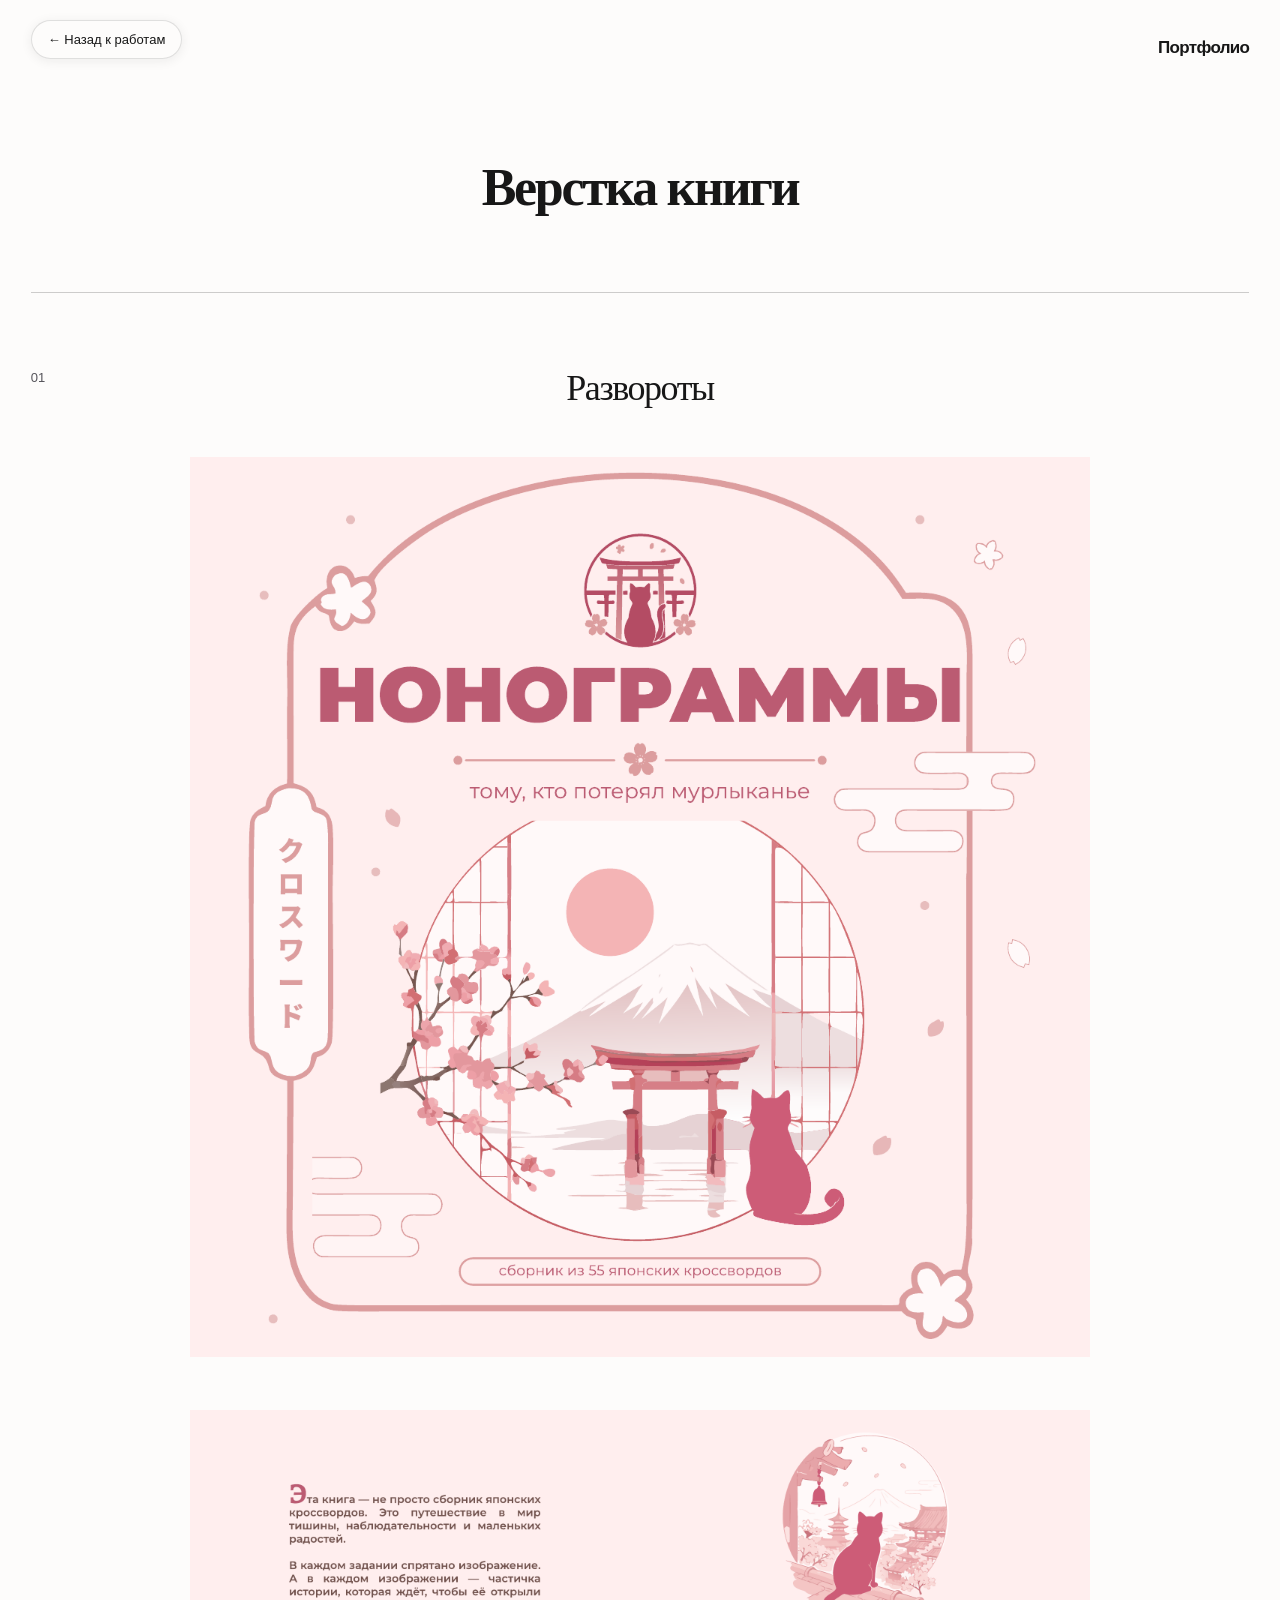
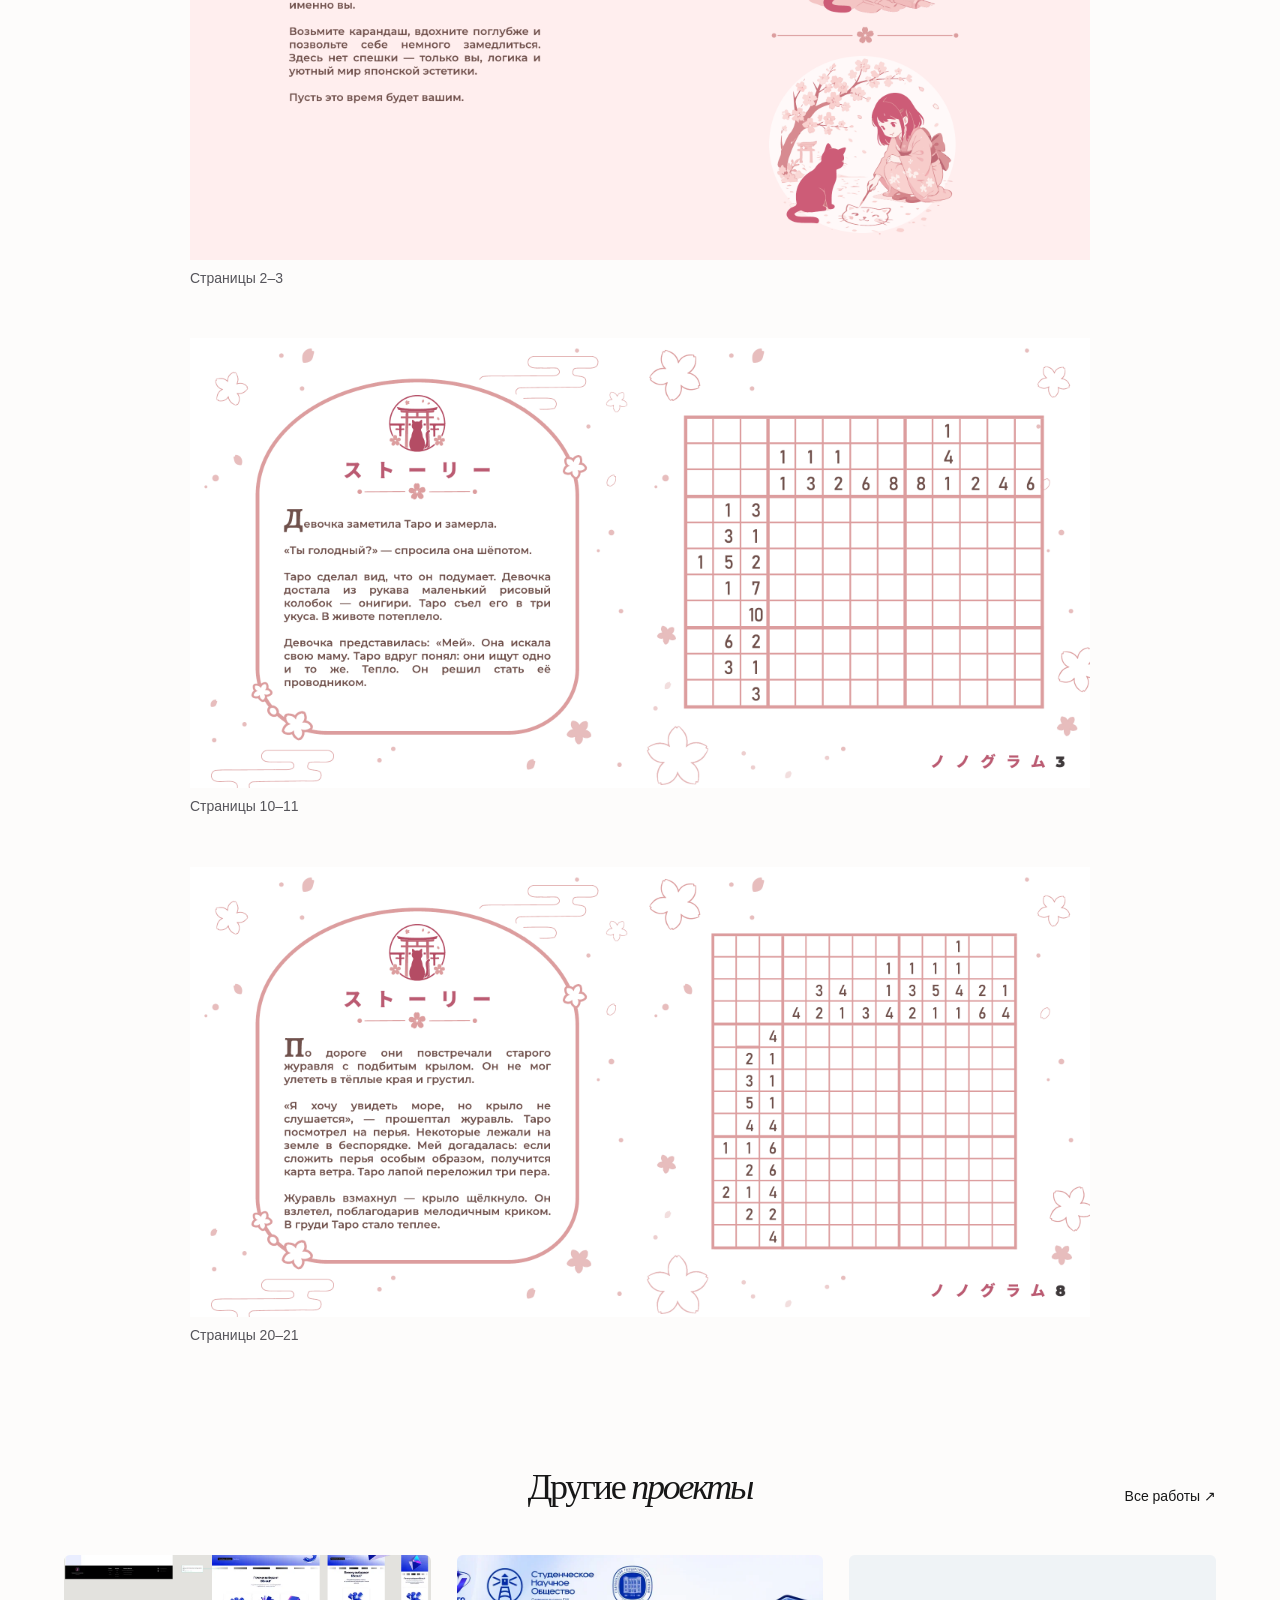
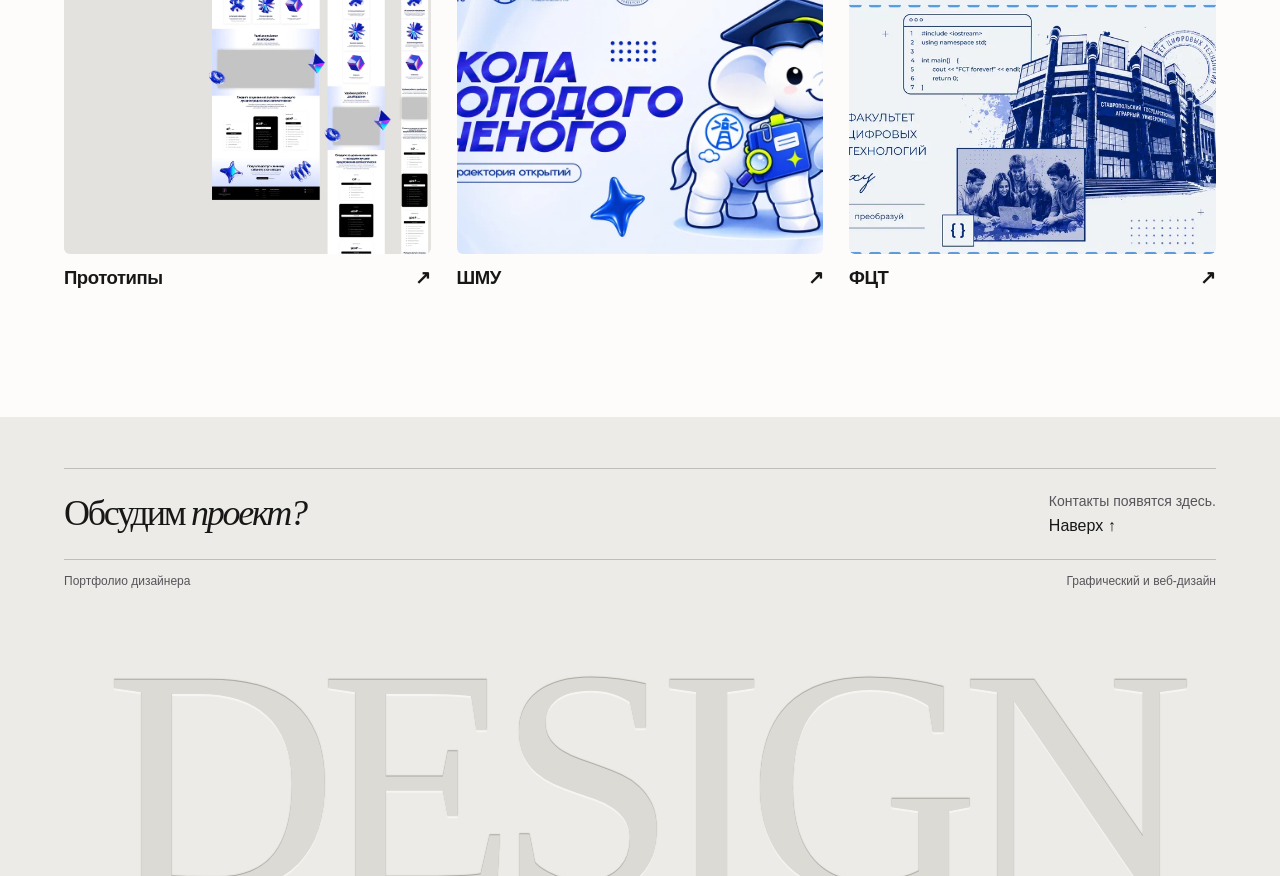
==== book.html @ abe5cf11 "Build designer portfolio site" ====
<!doctype html>
<html lang="ru">
<head>
  <meta charset="utf-8">
  <meta name="viewport" content="width=device-width, initial-scale=1">
  <title>Верстка книги — Портфолио</title>
  <link rel="stylesheet" href="css/style.css">
</head>
<body id="top">
  <header class="case-nav">
    <a href="index.html#projects">← Назад к работам</a>
    <a class="wordmark" href="index.html">Портфолио</a>
  </header>
  <main>
    <article class="case book-case">
      <header class="case-heading">
        <h1>Верстка книги</h1>
      </header>
      <div class="case-gallery" aria-label="Материалы проекта">
        <section class="case-section">
          <div class="case-section-heading"><span>01</span><h2>Развороты</h2></div>
          <figure class="book-example">
            <img src="img/book-cover.png" alt="Обложка сборника нонограмм">
          </figure>
          <figure class="book-example">
            <div class="book-spread"><img src="img/book-page-2.png" alt="Страница 2 сборника" loading="lazy"><img src="img/book-page-3.png" alt="Страница 3 сборника" loading="lazy"></div>
            <figcaption>Страницы 2–3</figcaption>
          </figure>
          <figure class="book-example">
            <div class="book-spread"><img src="img/book-page-10.png" alt="Страница 10 сборника" loading="lazy"><img src="img/book-page-11.png" alt="Страница 11 сборника" loading="lazy"></div>
            <figcaption>Страницы 10–11</figcaption>
          </figure>
          <figure class="book-example">
            <div class="book-spread"><img src="img/book-page-20.png" alt="Страница 20 сборника" loading="lazy"><img src="img/book-page-21.png" alt="Страница 21 сборника" loading="lazy"></div>
            <figcaption>Страницы 20–21</figcaption>
          </figure>
        </section>
      </div>
    </article>
    <section class="related" aria-labelledby="related-title">
      <div class="related-heading"><h2 id="related-title">Другие <em>проекты</em></h2><a href="index.html#projects">Все работы ↗</a></div>
      <div class="related-grid"><a class="related-card" href="prototypes.html"><span class="related-cover stone" style="--cover: url('../img/prototypes.webp')"></span><span>Прототипы <span aria-hidden="true">↗</span></span></a><a class="related-card" href="shmu.html"><span class="related-cover lilac" style="--cover: url('../img/shmu.webp')"></span><span>ШМУ <span aria-hidden="true">↗</span></span></a><a class="related-card" href="fct.html"><span class="related-cover mint" style="--cover: url('../img/fct.webp')"></span><span>ФЦТ <span aria-hidden="true">↗</span></span></a></div>
    </section>
  </main>
  <footer class="footer" id="contact">
    <div class="footer-top"><h2>Обсудим <em>проект?</em></h2><div class="footer-contact"><p>Контакты появятся здесь.</p><a href="#top">Наверх <span aria-hidden="true">↑</span></a></div></div>
    <div class="footer-bottom"><span>Портфолио дизайнера</span><span>Графический и веб-дизайн</span></div>
    <div class="footer-word" aria-hidden="true">DESIGN</div>
  </footer>
</body>
</html>
---- css/style.css ----
:root {
  color-scheme: light;
  --ink: #171717;
  --muted: #55545a;
  --gutter: clamp(20px, 5vw, 76px);
  font-family: Arial, sans-serif;
  color: var(--ink);
  background: #fdfcfb;
}

*, *::before, *::after { box-sizing: border-box; }
body { margin: 0; }
a { color: inherit; text-decoration: none; }
a:focus-visible { outline: 2px solid #6550c9; outline-offset: 5px; }
h1, h2, h3, p { margin: 0; }

.hero {
  position: relative;
  isolation: isolate;
  overflow: hidden;
  display: flex;
  flex-direction: column;
  aspect-ratio: 16 / 10;
  min-height: 640px;
  margin: clamp(12px, 2.4vw, 36px);
  border: 1px solid #fff;
  border-radius: 22px;
  background: #f1f1f1;
  box-shadow: 0 4px 26px #7c91dd70, 0 0 0 1px #dedff0;
}

.hero-image {
  position: absolute;
  z-index: -1;
  inset: 0;
  width: 100%;
  height: 100%;
  object-fit: cover;
  object-position: center bottom;
}

.hero-nav {
  display: grid;
  grid-template-columns: 1fr auto 1fr;
  align-items: center;
  gap: 16px;
  padding: clamp(16px, 2.4vw, 36px) var(--gutter);
}

.wordmark { justify-self: start; font-size: 17px; font-weight: 700; letter-spacing: -.04em; }

nav {
  display: flex;
  gap: 4px;
  padding: 3px;
  border: 1px solid #17171714;
  border-radius: 100px;
  background: #ffffff35;
}

nav a { padding: 8px 15px; border-radius: 100px; font-size: 13px; }
nav a:hover { background: #ffffff80; }

.button {
  display: inline-flex;
  align-items: center;
  gap: 12px;
  padding: 11px 17px;
  border-radius: 100px;
  background: var(--ink);
  color: white;
  font-size: 13px;
  line-height: 1.3;
}

.button:hover { background: #36333e; }
.desktop-contact { justify-self: end; }

.hero-content {
  margin: clamp(14px, 2.4vw, 42px) 16px 0;
  text-align: center;
}

h1, .work h2, .footer h2 {
  font: normal clamp(56px, 6.4vw, 120px)/.93 Georgia, serif;
  letter-spacing: -.062em;
}

.hero-content p {
  margin: clamp(14px, 1.65vw, 26px) 0 16px;
  color: var(--muted);
  font-size: clamp(14px, 1.15vw, 18px);
}

.work {
  padding: clamp(58px, 7.5vw, 112px) var(--gutter) clamp(70px, 9vw, 135px);
}

.work h2 {
  margin-bottom: clamp(28px, 4vw, 58px);
  font-size: clamp(46px, 6vw, 96px);
}

.project-grid {
  display: grid;
  grid-template-columns: repeat(3, minmax(0, 1fr));
  column-gap: clamp(14px, 2vw, 30px);
  row-gap: clamp(26px, 4vw, 56px);
}

.project-cover {
  display: block;
  aspect-ratio: 1.23;
  overflow: hidden;
  border-radius: 6px;
  background: var(--cover-color); background-image: var(--cover, none); background-position: center; background-size: cover;
}

.lilac { --cover-color: #e6e0ef; }
.mint { --cover-color: #dfe9e3; }
.sand { --cover-color: #ebe3d8; }
.blue { --cover-color: #dee7ef; }
.rose { --cover-color: #efdfdf; }
.stone { --cover-color: #e3e2de; }

.project-caption { padding-top: 13px; }
.project-caption h3 { font-size: clamp(16px, 1.45vw, 22px); letter-spacing: -.025em; }
.project-caption p { margin-top: 4px; color: var(--muted); font-size: 14px; }

.footer {
  container-type: inline-size;
  overflow: hidden;
  padding: clamp(26px, 4vw, 60px) var(--gutter) 0;
  background: #ecebe7;
}

.footer-top {
  display: flex;
  flex-wrap: wrap;
  justify-content: space-between;
  align-items: center;
  gap: 24px;
  padding: 24px 0;
  border-block: 1px solid #17171735;
}

.footer h2 { font-size: clamp(42px, 6vw, 100px); }
.footer-contact p { margin-bottom: 12px; color: var(--muted); font-size: 14px; }
.footer-contact a { display: inline; padding: 0; background: transparent; color: inherit; font-size: inherit; text-decoration: none; }
.footer-contact a:hover { text-decoration: underline; }

.footer-bottom {
  display: flex;
  flex-wrap: wrap;
  justify-content: space-between;
  gap: 8px 24px;
  padding: 14px 0;
  color: var(--muted);
  font-size: 12px;
}

.footer-word {
  margin: .15em 0 -.12em;
  color: #dcdad4;
  font: 400 28cqw/.82 Georgia, serif;
  letter-spacing: -.058em;
  text-align: center;
  text-shadow: 0 -1px 1px #a7a49d, 0 2px 1px #fff8;
}

@media (max-width: 900px) {
  .hero { min-height: 570px; }
  h1 { font-size: clamp(47px, 8vw, 72px); }
}

@media (max-width: 640px) {
  .hero { aspect-ratio: auto; min-height: clamp(530px, 115vw, 640px); border-radius: 16px; }
  .hero-image { height: 77%; top: auto; }
  .hero-nav { display: flex; justify-content: space-between; padding: 14px 13px; }
  nav a { padding: 7px 9px; font-size: 12px; }
  .desktop-contact { display: none; }
  .hero-content { margin-top: 36px; }
  h1 { font-size: clamp(39px, 9.6vw, 61px); }
  .project-grid { grid-template-columns: repeat(2, minmax(0, 1fr)); }
}

.case-nav {
  display: flex;
  justify-content: space-between;
  align-items: center;
  gap: 20px;
  padding: clamp(24px, 3vw, 44px) clamp(20px, 2.4vw, 40px);
  font-size: 13px;
}
.case-nav > a:first-child {
  position: fixed;
  z-index: 10;
  top: 20px;
  left: clamp(20px, 2.4vw, 40px);
  padding: 11px 16px;
  border: 1px solid #17171720;
  border-radius: 100px;
  background: #fdfcfb;
  box-shadow: 0 2px 12px #17171712;
}
.case-nav > a:last-child { margin-left: auto; }
.case-nav > a:hover, .related-heading > a:hover { text-decoration: underline; }
.case { padding: clamp(36px, 5vw, 76px) clamp(20px, 2.4vw, 40px) 0; }
.case-heading { display: grid; grid-template-columns: 32% 68%; margin-bottom: clamp(48px, 6vw, 90px); }
.case-heading h1 { grid-column: 2; grid-row: 1; max-width: 630px; font-size: clamp(38px, 3vw, 50px); line-height: 1.05; letter-spacing: -.045em; overflow-wrap: anywhere; }
.case-category { grid-column: 1; grid-row: 1; margin-bottom: 22px; color: var(--muted); font-size: 14px; }
.case-gallery { display: grid; gap: clamp(36px, 4.1vw, 70px); }
.case-gallery img { display: block; width: 100%; height: auto; }
.related { padding: clamp(70px, 10vw, 150px) var(--gutter); }
.related-heading { display: flex; justify-content: space-between; align-items: end; gap: 20px; margin-bottom: clamp(28px, 4vw, 58px); }
.related-heading h2 { font: normal clamp(42px, 6vw, 90px)/.93 Georgia, serif; letter-spacing: -.062em; }
.related-heading > a { flex-shrink: 0; font-size: 14px; }
.related-grid { display: grid; grid-template-columns: repeat(3, minmax(0, 1fr)); gap: clamp(14px, 2vw, 30px); }
.related-card { font-size: clamp(16px, 1.45vw, 22px); font-weight: 700; letter-spacing: -.025em; }
.related-card > span:last-child { display: flex; justify-content: space-between; gap: 10px; padding-top: 13px; }
.related-cover { display: block; aspect-ratio: 1.23; border-radius: 6px; background: var(--cover-color); background-image: var(--cover, none); background-position: center; background-size: cover; }
@media (max-width: 640px) {
  .case-heading { display: flex; flex-direction: column; }
  .case-heading h1 { font-size: clamp(38px, 9vw, 50px); }
  .related-heading { align-items: start; flex-direction: column; }
  .related-grid { grid-template-columns: repeat(2, minmax(0, 1fr)); row-gap: 26px; }
}

.case-lead { grid-column: 2; max-width: 630px; margin-top: 14px; color: var(--muted); font-size: 18px; line-height: 1.4; }

.book-spread { display: grid; grid-template-columns: 1fr 1fr; }

.case-section { padding-top: clamp(42px, 6vw, 90px); border-top: 1px solid #17171735; }
.case-section-heading { display: grid; grid-template-columns: 32% 68%; gap: 0; margin-bottom: clamp(28px, 4vw, 60px); }
.case-section-heading span { color: var(--muted); font-size: 13px; }
.case-section h2 { font: normal clamp(32px, 4vw, 58px)/1 Georgia, serif; letter-spacing: -.04em; }
.case-media { display: grid; grid-template-columns: repeat(2, minmax(0, 1fr)); gap: clamp(20px, 4.1vw, 70px); }
.case-media > img, .case-media > figure { grid-column: 1 / -1; }
.case-media.graphics > img { grid-column: auto; }
.case-media figure { margin: 0; }
.case-media figcaption { padding-top: 10px; color: var(--muted); font-size: 14px; }
@media (max-width: 640px) {
  .case-section-heading { grid-template-columns: 1fr; gap: 16px; }
  .case-media { grid-template-columns: 1fr; }
  .case-media.graphics > img { grid-column: 1 / -1; }
}

.case-section-text { max-width: 630px; margin-left: 32%; font-size: 18px; line-height: 1.5; }
@media (max-width: 640px) { .case-section-text { margin-left: 0; } }

.book-example { margin: 0 0 clamp(36px, 4.1vw, 70px); }
.book-example:last-child { margin-bottom: 0; }
.book-example figcaption { padding-top: 10px; color: var(--muted); font-size: 14px; }

/* ШМУ */
.shmu-case .case-gallery > img,
.shmu-case .case-section .case-media > img {
  width: auto;
  max-width: min(100%, 900px);
  max-height: 650px;
  object-fit: contain;
  justify-self: center;
}
.shmu-case .case-media.graphics {
  grid-template-columns: repeat(3, minmax(0, 200px));
  justify-content: center;
  gap: 20px;
}
.shmu-case .case-media.graphics > img {
  grid-column: auto;
  width: min(100%, 160px);
  height: 160px;
  object-fit: contain;
  margin: 0;
}
@media (max-width: 640px) {
  .shmu-case .case-gallery > img,
  .shmu-case .case-section .case-media:not(.graphics) > img { max-height: none; }
}

.shmu-case .case-heading { display: block; text-align: center; }
.shmu-case .case-heading h1 { max-width: none; font-size: clamp(16px, 5.1vw, 86px); white-space: nowrap; }
.shmu-case .case-section-heading { position: relative; display: block; text-align: center; }
.shmu-case .case-section-heading span { position: absolute; left: 0; top: 0; }
.shmu-page .related-heading { justify-content: center; position: relative; }
.shmu-page .related-heading > a { position: absolute; right: 0; bottom: 0; }
.shmu-page .footer h2 { text-align: center; }
@media (max-width: 640px) {
  .shmu-case .case-media.graphics { grid-template-columns: repeat(3, minmax(0, 1fr)); gap: 12px; }
  .shmu-case .case-media.graphics > img { width: 100%; height: auto; aspect-ratio: 1; }
  .shmu-page .related-heading { align-items: center; }
  .shmu-page .related-heading > a { position: static; }
}

.shmu-case .shmu-badges { grid-template-columns: repeat(4, minmax(0, 1fr)); gap: 20px; }
.shmu-case .shmu-merch { grid-template-columns: repeat(2, minmax(0, 1fr)); gap: 20px; }
.shmu-case .shmu-badges > img, .shmu-case .shmu-merch > img { grid-column: auto; width: 100%; max-height: none; }
.shmu-case .shmu-merch > img { aspect-ratio: 1; object-fit: cover; }
.fct-case .case-heading { display: block; text-align: center; }
.fct-case .case-heading h1 { max-width: none; font-size: clamp(70px, 12vw, 180px); }
.fct-case .case-media > img, .sirius-case .case-media > img { width: auto; max-width: min(100%, 900px); max-height: 650px; object-fit: contain; justify-self: center; }
.fct-case .fct-logos { grid-template-columns: repeat(2, minmax(0, 240px)); justify-content: center; }
.fct-case .fct-logos > img { grid-column: auto; width: 100%; max-height: 180px; }
.book-case .book-example { max-width: 900px; margin-inline: auto; }
@media (max-width: 640px) {
  .shmu-case .shmu-badges { grid-template-columns: repeat(4, minmax(0, 1fr)); gap: 6px; }
  .shmu-case .shmu-merch { gap: 12px; }
  .fct-case .fct-logos { grid-template-columns: repeat(2, minmax(0, 1fr)); }
}

.vshgn-case .case-media { max-width: 900px; margin-inline: auto; }
.vshgn-case .vshgn-grid { grid-template-columns: repeat(2, minmax(0, 1fr)); gap: 20px; }
.vshgn-case .vshgn-grid > img { grid-column: auto; }

.fct-case .case-media > .book-spread { grid-column: 1 / -1; width: min(100%, 900px); justify-self: center; }


.case-heading { display: block; text-align: center; }
.case-heading h1, .case-lead { max-width: none; margin-inline: auto; }
.case-section-heading { display: block; position: relative; text-align: center; }
.case-section-heading span { position: absolute; left: 0; }
.work h2, .project-caption, .related-heading h2, .footer h2 { text-align: center; }
.related-heading { justify-content: center; position: relative; }
.related-heading > a { position: absolute; right: 0; }
.fct-vk-small { max-width: 430px !important; }
.fct-pair { grid-column: 1 / -1; display: grid; grid-template-columns: 1fr 1fr; gap: 20px; width: min(100%, 900px); justify-self: center; }
.fct-pair img { width: 100%; height: auto; }

.project-cover img { display: block; width: 100%; height: 100%; object-fit: cover; }

h1, h2, h3, h4, h5, h6 {
  font-size: 36px !important;
  font-weight: 400 !important;
}

.case-heading h1 {
  font-size: 52px !important;
  font-weight: 800 !important;
}

.shmu-case .case-heading h1 {
  white-space: normal;
}


html { scroll-behavior: smooth; }
.hero-idea {
  position: relative;
  display: inline-block;
  font-style: normal;
}
.hero-idea::after {
  position: absolute;
  right: 0;
  bottom: -.04em;
  left: 0;
  height: .075em;
  border-radius: 100%;
  background: #ed9d62;
  content: "";
  transform: rotate(-1.5deg);
}
.footer-contact p { margin: 0 0 8px; }

@media (max-width: 640px) {
  .hero { min-height: 500px; margin: 10px; }
  .hero-nav { gap: 8px; }
  .wordmark { font-size: 15px; }
  .hero-nav nav { gap: 0; }
  .hero-nav nav a { padding: 7px 8px; font-size: 11px; }
  .hero-content { margin-inline: 10px; }
  .hero-content h1 { font-size: clamp(40px, 10vw, 56px); }
  .hero-content .button { font-size: 12px; }
  .case-nav { min-height: 64px; }
  .case-nav > a:first-child { top: 12px; left: 12px; padding: 9px 12px; }
  .case-nav .wordmark { font-size: 14px; }
  .case { padding-inline: 16px; }
  .case-heading { margin-bottom: 34px; }
  .case-heading h1 { font-size: clamp(36px, 10vw, 52px) !important; overflow-wrap: anywhere; }
  .case-section { padding-top: 36px; }
  .case-section-heading { margin-bottom: 22px; }
  .case-section h2 { font-size: 30px !important; }
  .case-media { gap: 12px; }
  .vshgn-case .case-media { grid-template-columns: repeat(2, minmax(0, 1fr)); }
  .related { padding-inline: 16px; }
  .related-heading { align-items: center; }
  .related-heading > a { position: static; }
  .footer { padding-inline: 18px; }
  .footer-top { align-items: center; flex-direction: column; text-align: center; }
  .footer-top h2 { font-size: 34px !important; }
  .footer-contact { text-align: center; }
  .footer-word { font-size: 25cqw; }
  .fct-pair { gap: 8px; }
}
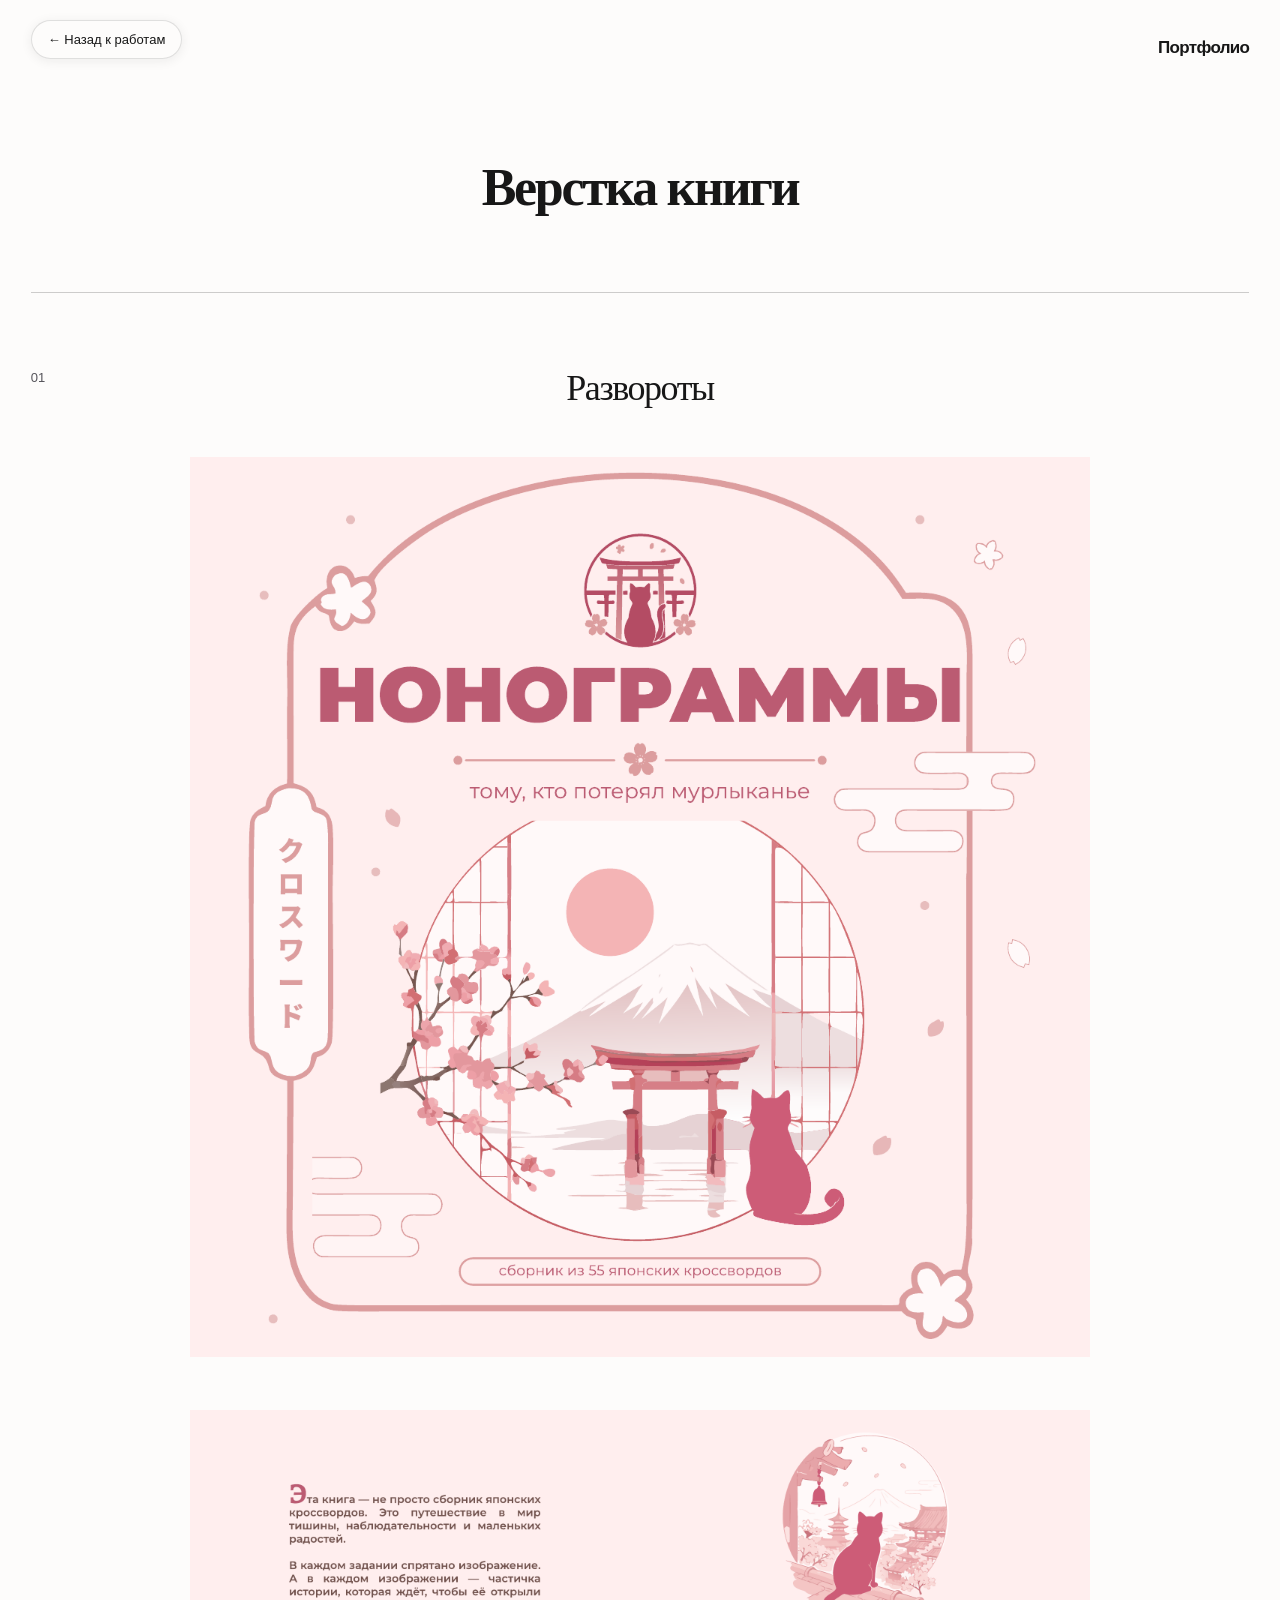
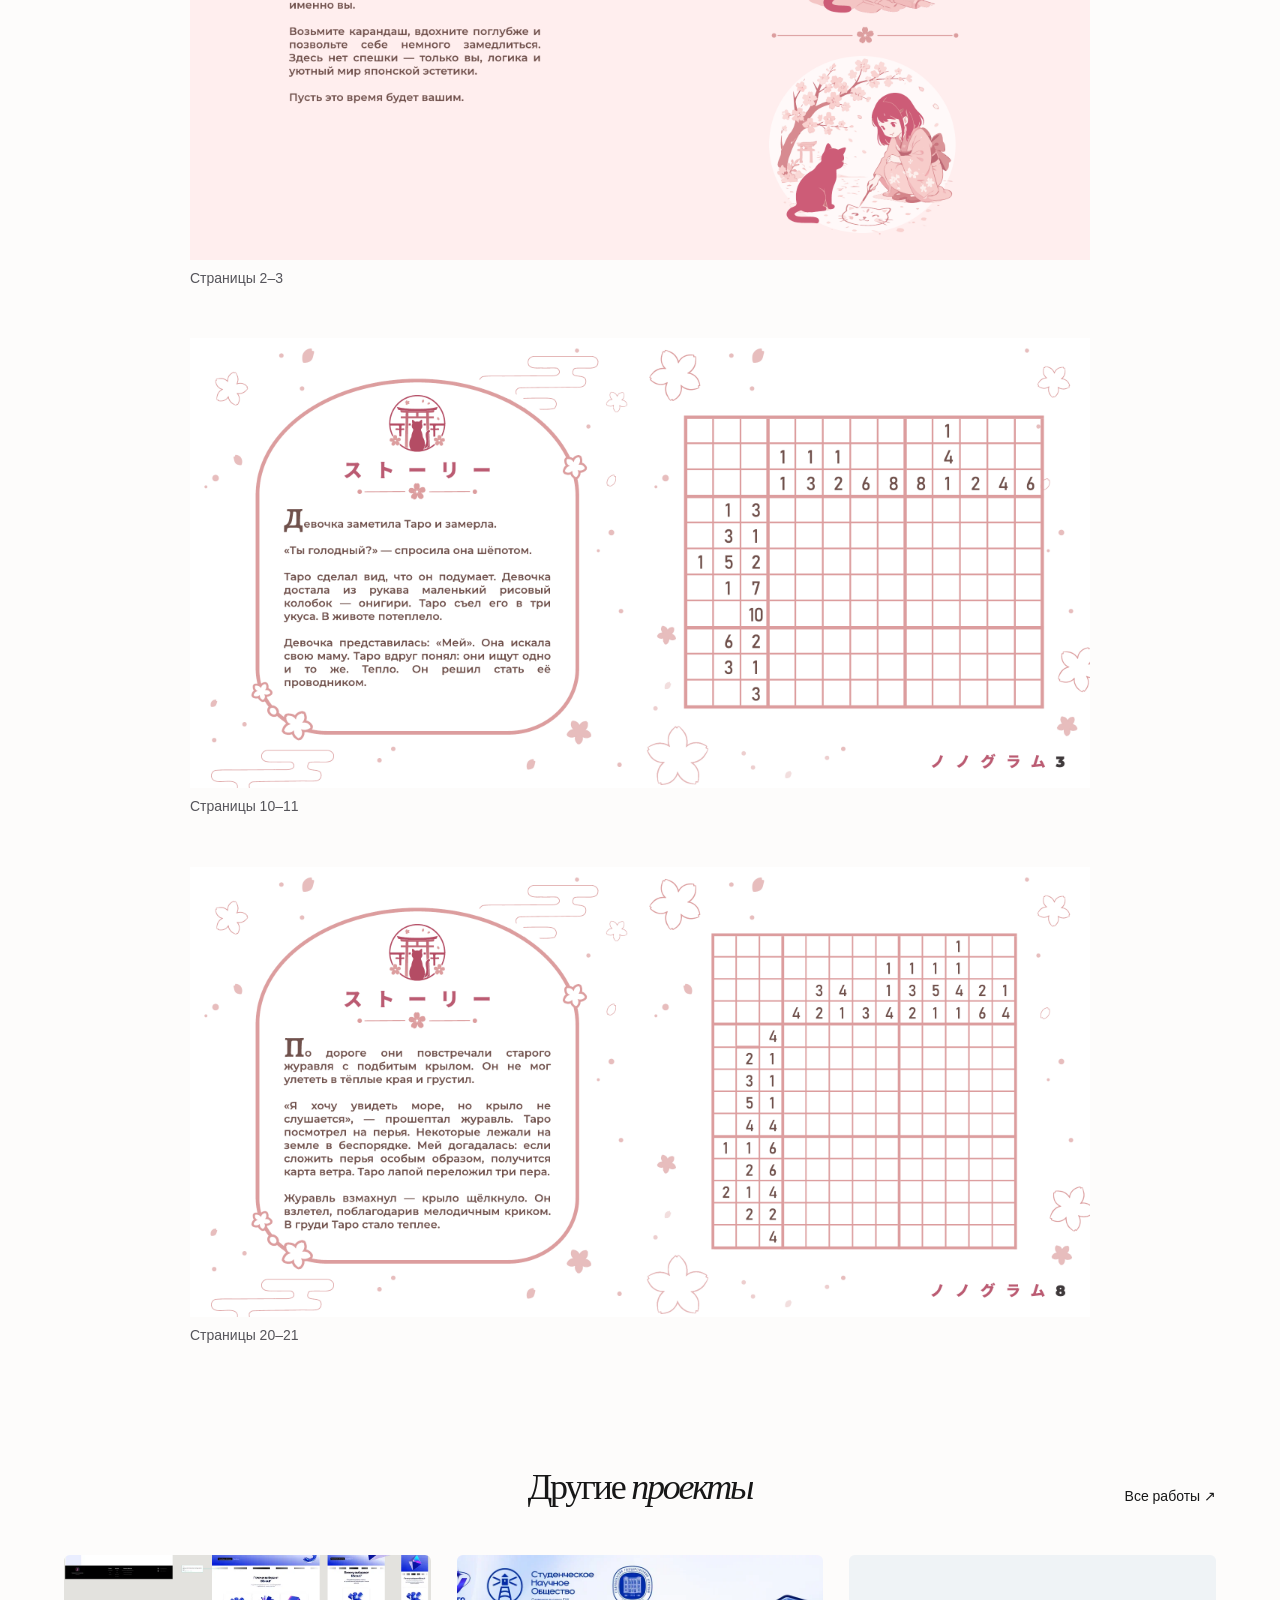
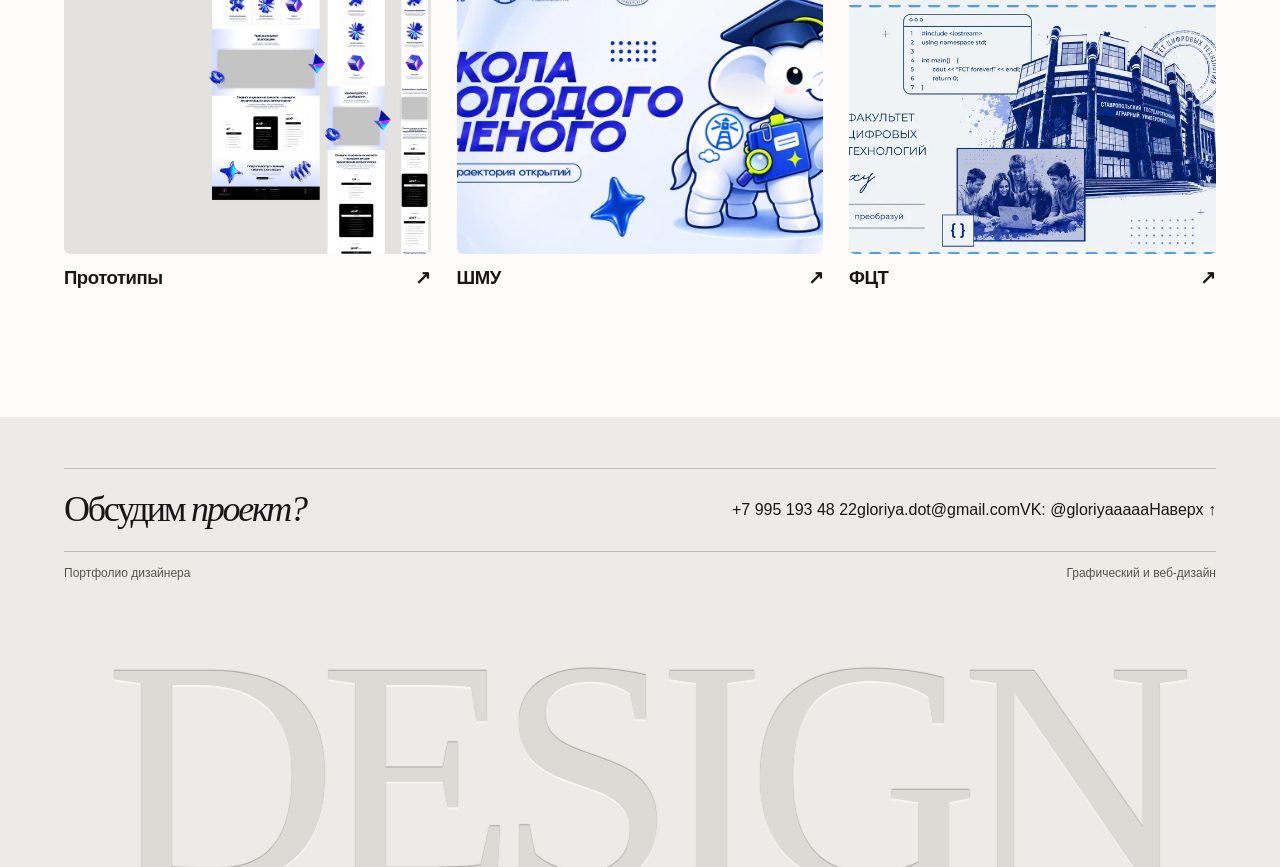
==== commit f2bfccfa: "Add project favicons and case contacts" ====
--- a/book.html
+++ b/book.html
@@ -3,6 +3,7 @@
 <head>
   <meta charset="utf-8">
   <meta name="viewport" content="width=device-width, initial-scale=1">
+  <link rel="icon" type="image/svg+xml" href="img/favicon-book.svg">
   <title>Верстка книги — Портфолио</title>
   <link rel="stylesheet" href="css/style.css">
 </head>
@@ -43,7 +44,7 @@
     </section>
   </main>
   <footer class="footer" id="contact">
-    <div class="footer-top"><h2>Обсудим <em>проект?</em></h2><div class="footer-contact"><p>Контакты появятся здесь.</p><a href="#top">Наверх <span aria-hidden="true">↑</span></a></div></div>
+    <div class="footer-top"><h2>Обсудим <em>проект?</em></h2><div class="footer-contact"><a href="tel:+79951934822">+7 995 193 48 22</a><a href="mailto:gloriya.dot@gmail.com">gloriya.dot@gmail.com</a><a href="https://vk.com/gloriyaaaaa" target="_blank" rel="noreferrer">VK: @gloriyaaaaa</a><a href="#top">Наверх <span aria-hidden="true">↑</span></a></div></div>
     <div class="footer-bottom"><span>Портфолио дизайнера</span><span>Графический и веб-дизайн</span></div>
     <div class="footer-word" aria-hidden="true">DESIGN</div>
   </footer>
